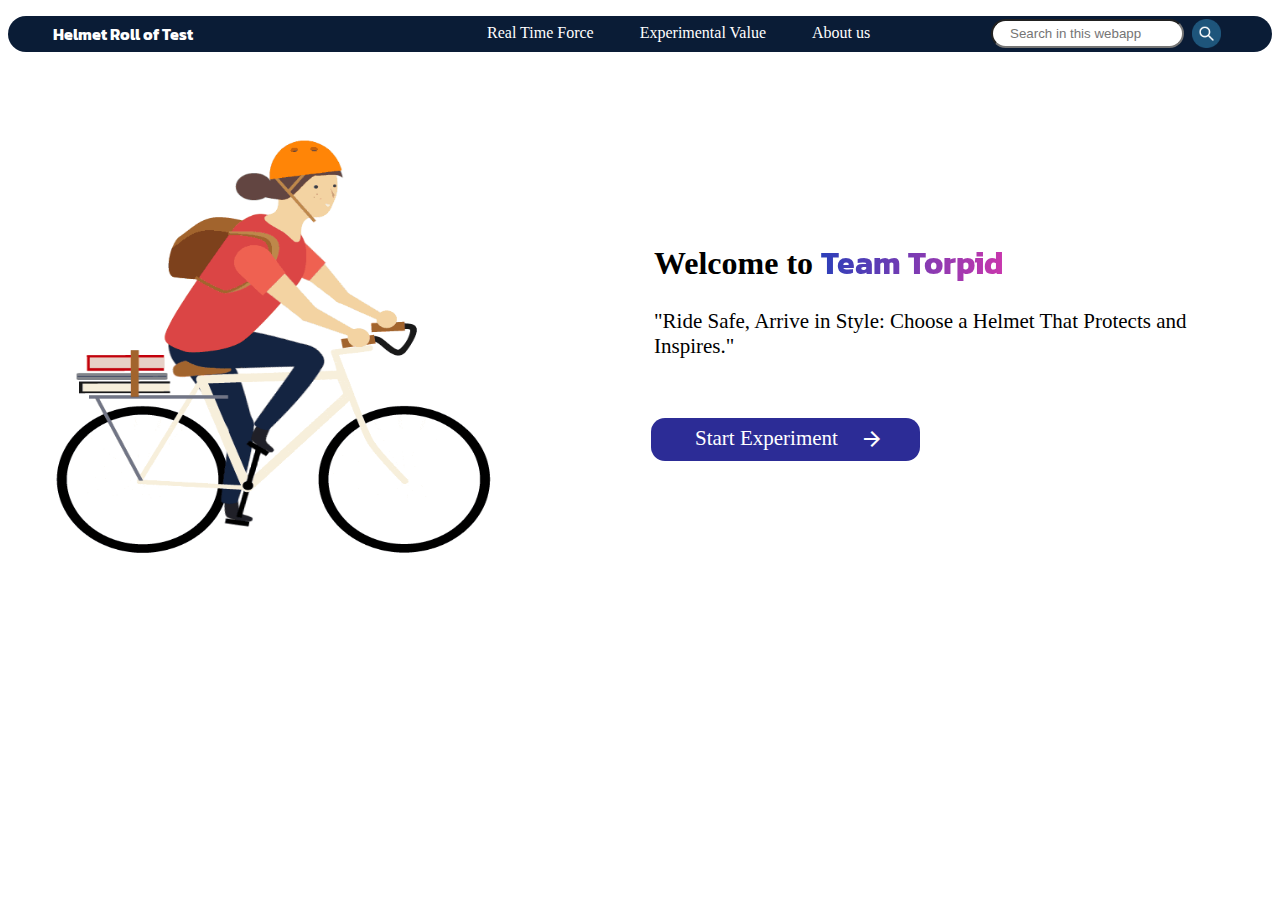
==== index.html @ 90477dce "test" ====
<!DOCTYPE html>
<html lang="en">

<head>
    <meta charset="UTF-8">
    <meta http-equiv="X-UA-Compatible" content="IE=edge">
    <meta name="viewport" content="width=device-width, initial-scale=1.0">
    <title>Helmet Roll of Test</title>
    <link rel="stylesheet" href="index.css">
    <link rel="preconnect" href="https://fonts.googleapis.com">
    <link rel="preconnect" href="https://fonts.gstatic.com" crossorigin>
    <link href="https://fonts.googleapis.com/css2?family=Kanit&display=swap" rel="stylesheet">
    <link rel="stylesheet"
        href="https://fonts.googleapis.com/css2?family=Material+Symbols+Outlined:opsz,wght,FILL,GRAD@20..48,100..700,0..1,-50..200" />
    <link rel="stylesheet"
        href="https://fonts.googleapis.com/css2?family=Material+Symbols+Outlined:opsz,wght,FILL,GRAD@48,400,0,0" />
    <link rel="preconnect" href="https://fonts.googleapis.com">
    <link rel="preconnect" href="https://fonts.gstatic.com" crossorigin>
    <link href="https://fonts.googleapis.com/css2?family=Kanit&display=swap" rel="stylesheet">
</head>

<body >
    <header>
        <nav class="navbar">
            <ul>
                <div class="hsccrackers">
                    <a href="index.html">Helmet Roll of Test</a>
                </div>
                <li><a href="force.html">Real Time Force</a> </li>
                <li><a href="project.html">Experimental Value</a> </li>
                <li><a href="info.html">About us</a> </li>
                <div class="pic">
                    <img src="pictures/pic.png" alt="pic">
                </div>
                <div class="search">
                    <input type="search" name="search" id="search" placeholder="Search in this webapp">
                </div>
            </ul>
        </nav>
    </header>
    <div class="inside">
        <div class="img">
            <img src="pictures/bike.gif" alt="bg pic">
        </div>
        <div class="text">
            <h1>Welcome to <span>Team Torpid</span></h1>
            <p>"Ride Safe, Arrive in Style: Choose a Helmet That Protects and Inspires."</p>
        </div>
        <div class="but">
            <a href="force.html">Start Experiment </a>
            <span class="material-symbols-outlined">
                arrow_forward</span>
        </div>
    </div>
</body>

</html>
---- index.css ----
.navbar{
    background-color: rgb(10, 28, 54);
    border-radius: 30px;
}
.navbar ul {
    overflow: auto;
}
.navbar li {
    float:left;
    list-style: none;
    margin: 8px 20px;
}
.navbar li a {
    text-decoration: none;
    padding: 3px 3px;
    color: white;
}
.navbar li a:hover{
    background-color: white;
    color: rgb(10, 28, 54);
    border-radius: 4px;
}
.navbar input{
    padding: 5px 17px;
    width: 193px;
    margin: 3px 1px;
    border-radius: 23px;
    float:right;
}
.pic{
    float: right;
    margin: 3px 40px 0px 7px;
    padding: 0px 11px 0px 0px;
    cursor: pointer;
}
.navbar img {
    height: 29px;
    width: 29px;
}
.img{
    clear:right;
    float:left;
    width: 50%;
}
.img img{
    height: 500px;
    width: 75%;
    box-sizing: border-box;
    padding: 69px 8px 11px 20px;
    margin-left: 20px;
}
.text{
    float: left;
    width: 50%;
    box-sizing: border-box;
    padding: 150px 8px 30px 14px;
    font-family: Cambria, Cochin, Georgia, Times, 'Times New Roman', serif;
}
.text p {
    font-size: 21px;
    font-family: Cambria, Cochin, Georgia, Times, 'Times New Roman', serif;
}
.but {
    float: left;
    padding: 3px 26px 9px 28px;
    background-color: #2c2c96;
    border-radius: 14px;
    margin: 8px 25px 7px 11px;
    cursor: pointer;
}
.but a{
    text-decoration: none;
    color: white;
    float: left;
    padding: 5px 6px 1px 16px;
    clear: left;
    font-size: 21px;
}
.material-symbols-outlined {
    padding: 6px 10px 1px 16px;
    color: white;
    float: right;
    clear: right;
}
.but:hover{
    background-color: #030340;
}
.text span{
    background: linear-gradient(to right,rgb(44, 63, 185), rgb(200, 55, 173));
  -webkit-background-clip: text;
  -webkit-text-fill-color: transparent;
  font-family: 'Kanit', sans-serif;
  font-weight: 50px;
}
.hsccrackers a{
    text-decoration: none;
}
.hsccrackers a{
    
    float: left;
    width: 190px;
    height: 36px;
    padding-top: 6px;
    font-size: medium;
    margin-left: 5px;
    margin-right: 221px;
    color: white;
    font-family: 'Kanit', sans-serif;
    font-weight: bold;
    box-sizing: border-box;
    cursor: pointer;
}
.hsccrackers a:hover{
    
    float: left;
    width: 190px;
    height: 36px;
    padding-top: 6px;
    font-size: medium;
    margin-left: 5px;
    margin-right: 221px;
    color: rgb(239, 176, 18);
    font-family: 'Kanit', sans-serif;
    font-weight: bold;
    box-sizing: border-box;
    cursor: pointer;
}
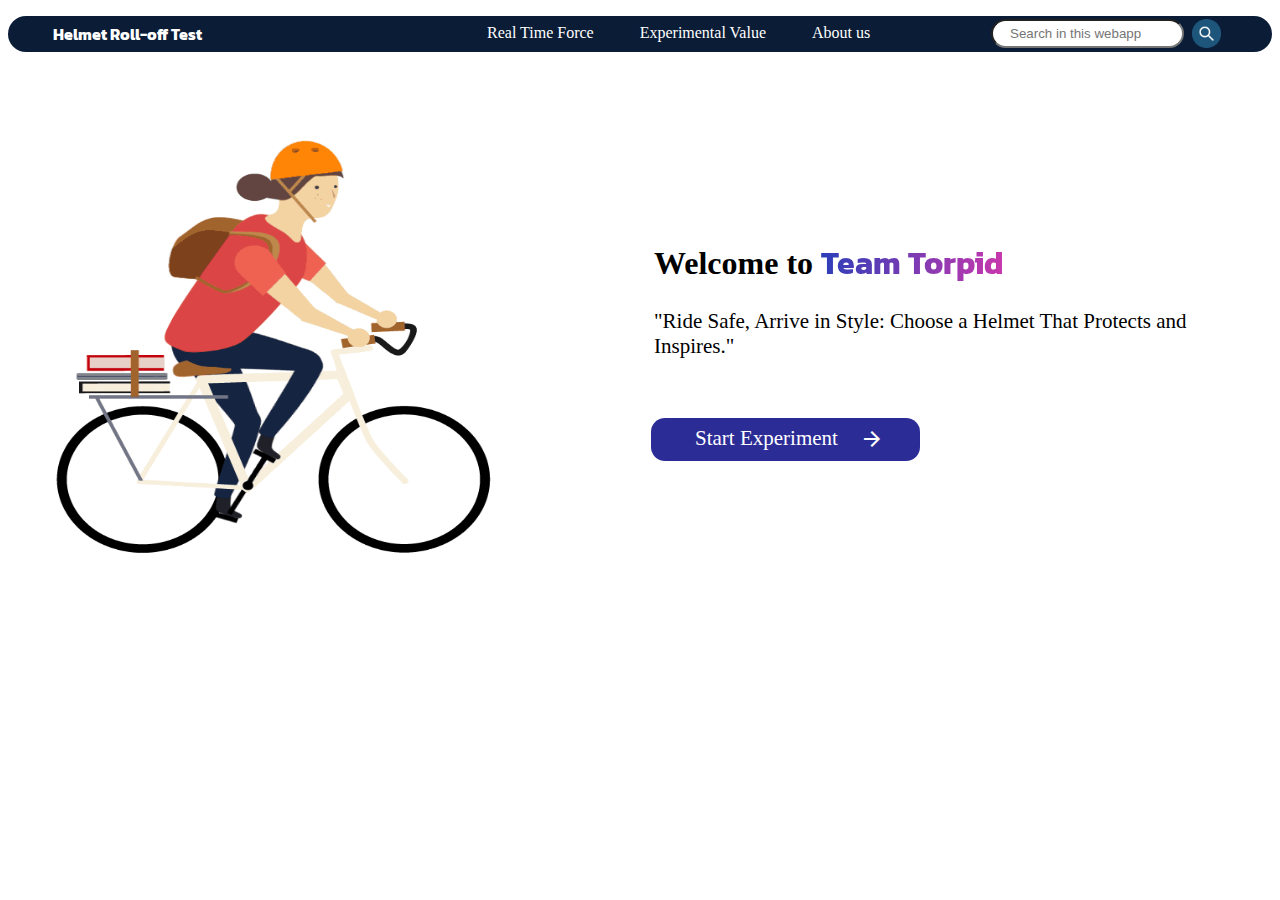
==== commit b578f2e0: "Update index.html" ====
--- a/index.html
+++ b/index.html
@@ -24,7 +24,7 @@
         <nav class="navbar">
             <ul>
                 <div class="hsccrackers">
-                    <a href="index.html">Helmet Roll of Test</a>
+                    <a href="index.html">Helmet Roll-off Test</a>
                 </div>
                 <li><a href="force.html">Real Time Force</a> </li>
                 <li><a href="project.html">Experimental Value</a> </li>
@@ -54,4 +54,4 @@
     </div>
 </body>
 
-</html>+</html>
